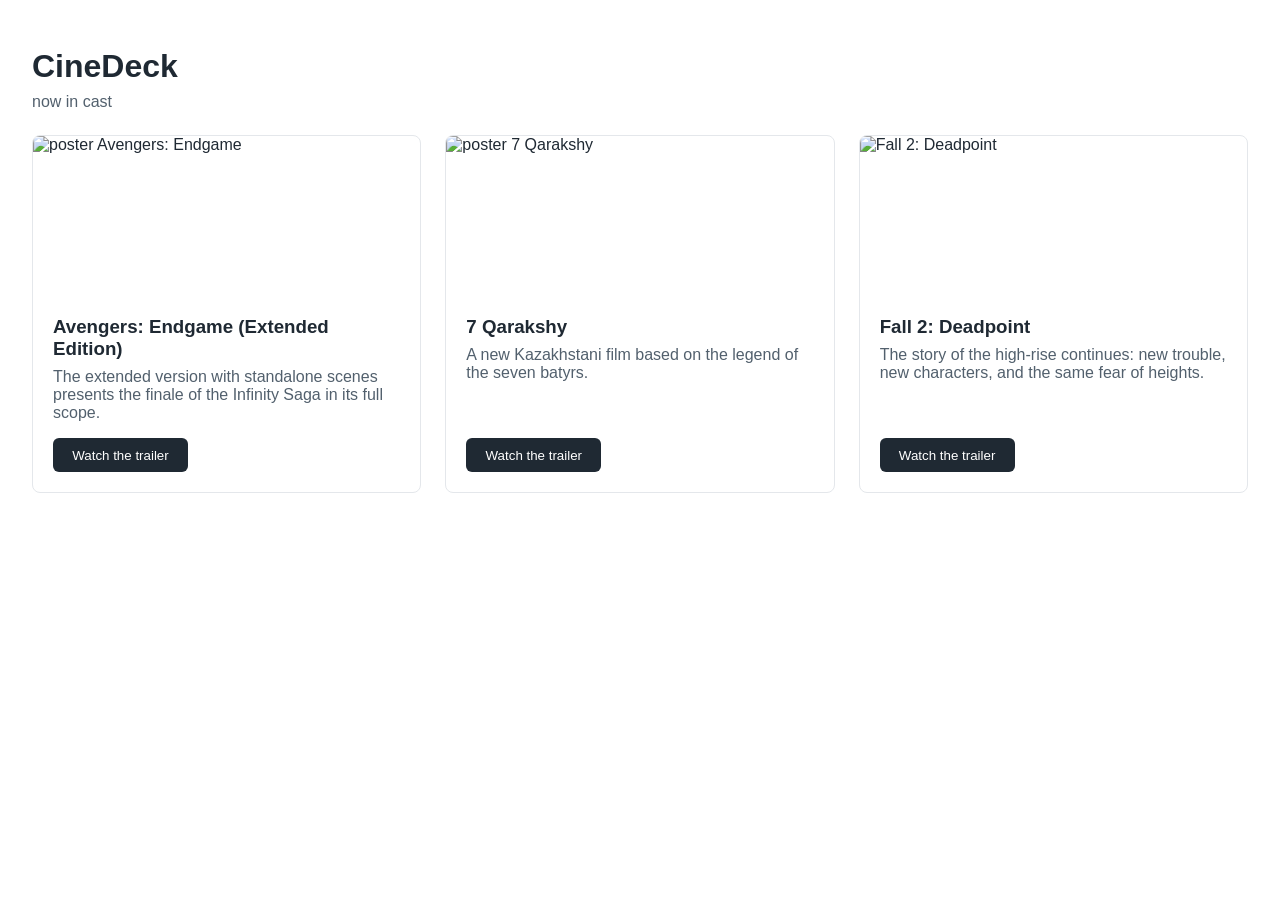
==== task1/index.html @ 7bcf9b2b "Task 1 done - card row" ====
<!doctype html>
<html lang="en">
  <head>
    <meta charset="UTF-8" />
    <meta name="viewport" content="width=device-width, initial-scale=1.0" />
    <title>Assignment 2 - Task1: Card Row</title>
    <link rel="stylesheet" href="styles.css" />
  </head>
  <body>
    <main class="page-content">
      <h1>CineDeck</h1>
      <p class="section-lead">now in cast</p>

      <section class="card-row">
        <article class="card">
          <img
            src="https://placehold.co/400x240/7f1d1d/ffffff?text=Avengers+Endgame"
            alt="poster Avengers: Endgame"
          />
          <div class="card-body">
            <h3>Avengers: Endgame (Extended Edition)</h3>
            <p>
              The extended version with standalone scenes presents the finale of
              the Infinity Saga in its full scope.
            </p>
            <button>Watch the trailer</button>
          </div>
        </article>

        <article class="card">
          <img
            src="https://placehold.co/400x240/78350f/ffffff?text=7+Qarakshy"
            alt="poster 7 Qarakshy"
          />
          <div class="card-body">
            <h3>7 Qarakshy</h3>
            <p>
              A new Kazakhstani film based on the legend of the seven batyrs.
            </p>
            <button>Watch the trailer</button>
          </div>
        </article>

        <article class="card">
          <img
            src="https://placehold.co/400x240/1e3a5f/ffffff?text=Fall: Deadpoint+2"
            alt="Fall 2: Deadpoint"
          />
          <div class="card-body">
            <h3>Fall 2: Deadpoint</h3>
            <p>
              The story of the high-rise continues: new trouble, new characters,
              and the same fear of heights.
            </p>
            <button>Watch the trailer</button>
          </div>
        </article>
      </section>
    </main>
  </body>
</html>
---- task1/styles.css ----
* {
  margin: 0;
  padding: 0;
  box-sizing: border-box;
}

body {
  font-family: "Segoe UI", Arial, sans-serif;
  color: #1f2933;
}

.page-content {
  padding: 3rem 2rem;
}

.page-content h1 {
  margin-bottom: 0.5rem;
}

.section-lead {
  color: #52606d;
  margin-bottom: 1.5rem;
}

.card-row {
  display: flex;
  gap: 1.5rem; /*расстояние между элементами */
  align-items: stretch; /*  карточки одной высоты  */
}

.card {
  flex: 1; /* делит ширину ряда поровну между карточками */
  display: flex; /*ставит текст как делает это флекс */
  flex-direction: column;
  background: #ffffff;
  border: 1px solid #e4e7eb;
  border-radius: 8px;
  overflow: hidden; /*круглит картинку */
}

.card img {
  width: 100%;
  height: 160px;
  object-fit: cover; /* спасает от искажения*/
  display: block;
}

.card-body {
  padding: 1.25rem;
  display: flex;
  flex-direction: column;
  flex: 1; /* растягивает тело карточки на всю высоту */
}
.card-body h3 {
  margin-bottom: 0.5rem;
}

.card-body p {
  color: #52606d;
  margin-bottom: 1rem;
  flex: 1;
}
.card-body button {
  align-self: flex-start;
  padding: 0.6rem 1.2rem;
  border: none;
  border-radius: 6px;
  background-color: #1f2933;
  color: #ffffff;
  cursor: pointer;
}
.card:hover {
  transform: translateY(-6px);
  box-shadow: 0 12px 24px rgba(0, 0, 0, 0.12);
}
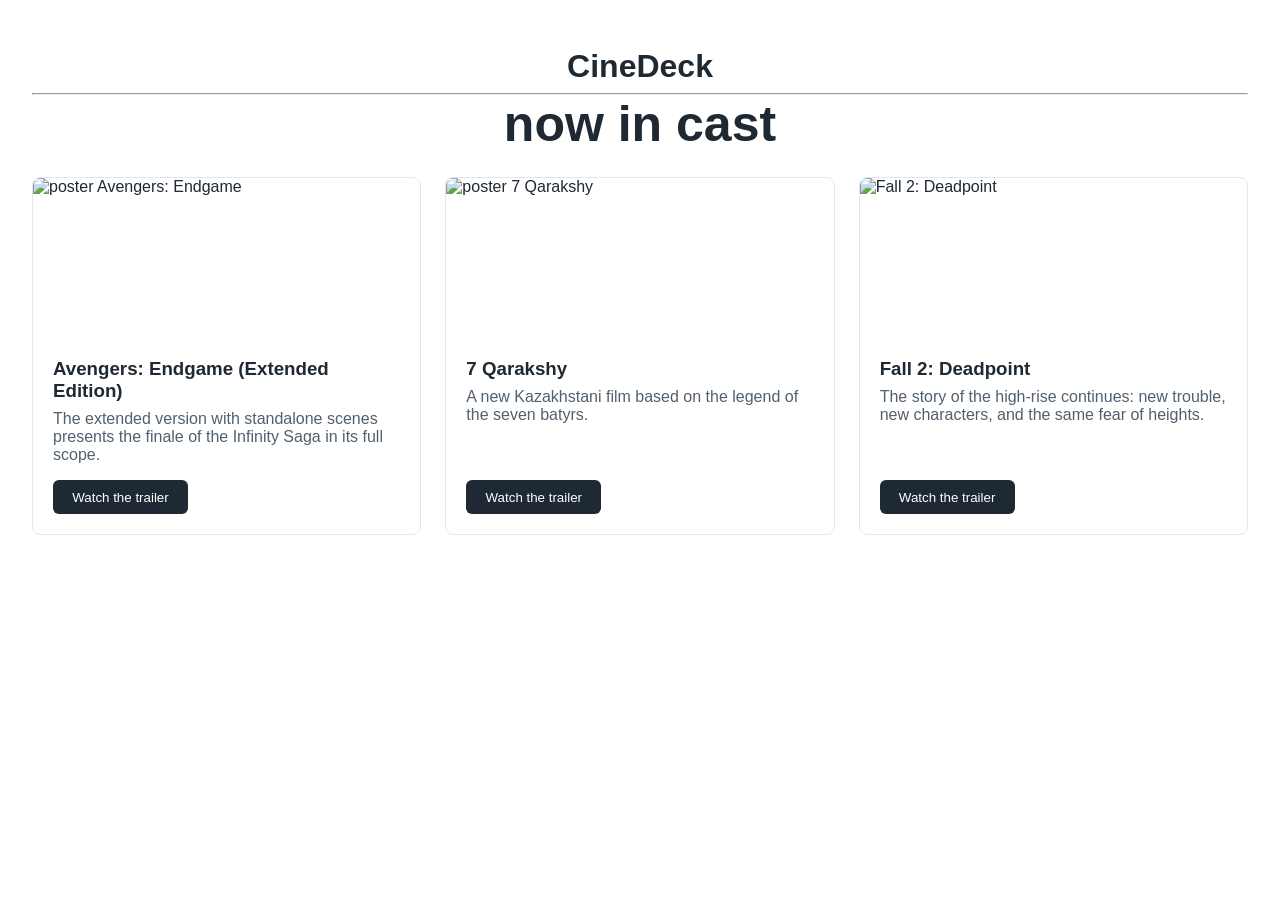
==== commit a0a9e827: "Task 1 upgrade" ====
--- a/task1/index.html
+++ b/task1/index.html
@@ -9,6 +9,7 @@
   <body>
     <main class="page-content">
       <h1>CineDeck</h1>
+      <hr />
       <p class="section-lead">now in cast</p>
 
       <section class="card-row">
--- a/task1/styles.css
+++ b/task1/styles.css
@@ -15,11 +15,16 @@
 
 .page-content h1 {
   margin-bottom: 0.5rem;
+  text-align: center;
 }
 
 .section-lead {
   color: #52606d;
   margin-bottom: 1.5rem;
+  font-size: 50px;
+  font-weight: bold;
+  text-align: center;
+  color: #1f2933;
 }
 
 .card-row {
